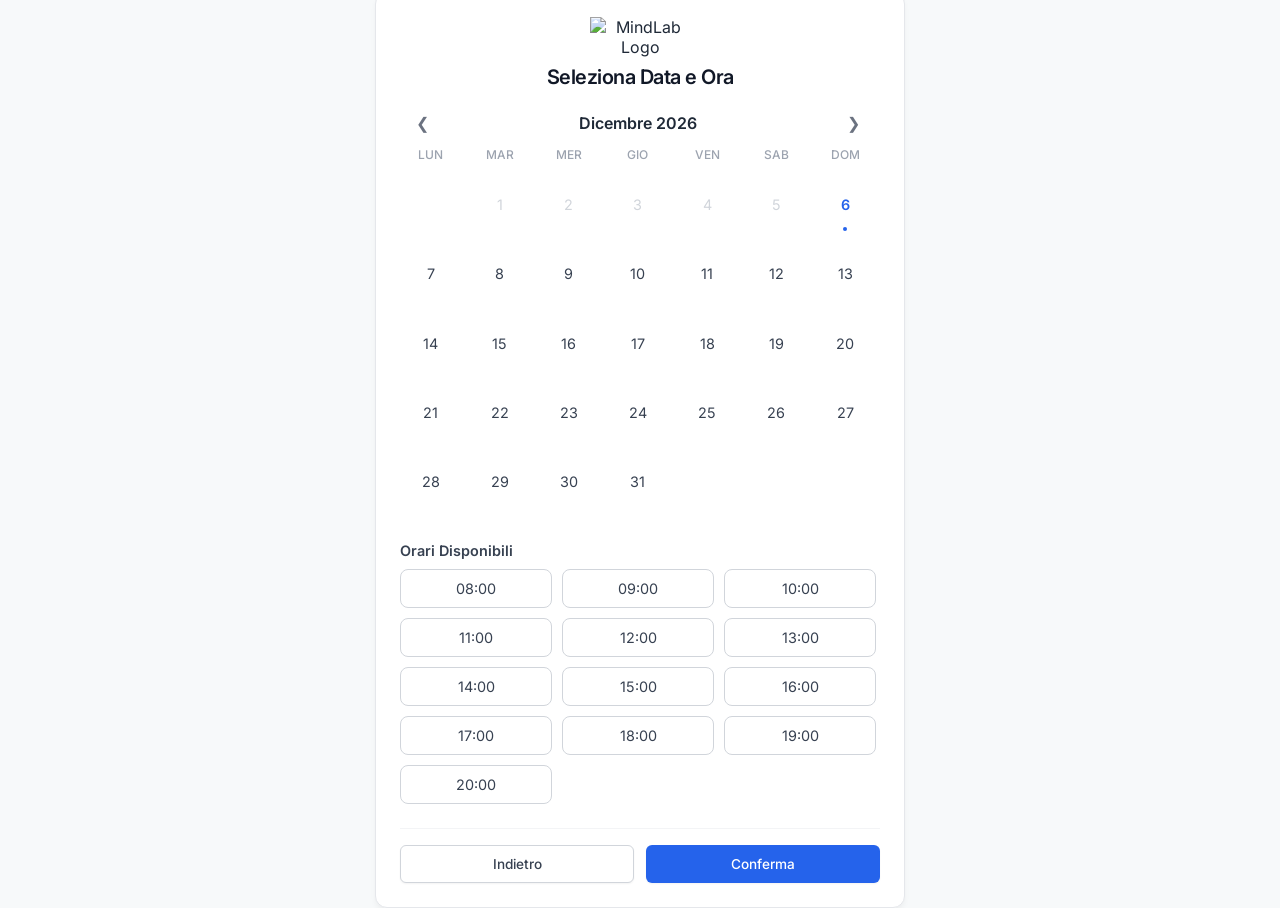
==== FILE HTML/calendario_prenota.html @ 02c6c6a9 "Initial commit - salvataggio tutti file html" ====
<!DOCTYPE html>
<html lang="it">

<head>
    <meta charset="UTF-8">
    <meta name="viewport" content="width=device-width, initial-scale=1.0">
    <title>MindLab - Seleziona Data</title>
    <link href="https://fonts.googleapis.com/css2?family=Inter:wght@400;500;600&display=swap" rel="stylesheet">
    <style>
        body {
            display: flex;
            justify-content: center;
            align-items: center;
            height: 100vh;
            margin: 0;
            background-color: #f7f9fa;
            font-family: 'Inter', 'Segoe UI', Roboto, sans-serif;
            color: #1f2937;
            overflow: hidden;
        }

        .container {
            width: 90%;
            max-width: 480px;
            max-height: 98vh;
            background-color: #ffffff;
            padding: 24px;
            border-radius: 12px;
            border: 1px solid #e5e7eb;
            box-shadow: 0 4px 6px -1px rgba(0, 0, 0, 0.05);
            display: flex;
            flex-direction: column;
        }

        .header {
            display: flex;
            flex-direction: column;
            align-items: center;
            justify-content: center;
            margin-bottom: 20px;
            text-align: center;
            flex-shrink: 0;
        }

        .header img {
            width: 100px;
            height: auto;
            margin-bottom: 8px;
            object-fit: contain;
        }

        .header h1 {
            color: #111827;
            font-size: 1.25rem;
            font-weight: 600;
            margin: 0;
            letter-spacing: -0.025em;
        }

        /* Calendar Section */
        .calendar-wrapper {
            flex-grow: 1;
            display: flex;
            flex-direction: column;
            gap: 20px;
            overflow-y: auto;
            padding-right: 4px;
        }

        /* Custom Scrollbar */
        .calendar-wrapper::-webkit-scrollbar {
            width: 6px;
        }

        .calendar-wrapper::-webkit-scrollbar-thumb {
            background-color: #d1d5db;
            border-radius: 3px;
        }

        .month-selector {
            display: flex;
            justify-content: space-between;
            align-items: center;
            padding: 0 8px;
            margin-bottom: 10px;
        }

        .month-name {
            font-weight: 600;
            font-size: 1rem;
            text-transform: capitalize;
        }

        .nav-arrow {
            color: #6b7280;
            cursor: pointer;
            padding: 4px 8px;
            border-radius: 4px;
            user-select: none;
        }

        .nav-arrow:hover {
            background-color: #f3f4f6;
        }

        .calendar-grid {
            display: grid;
            grid-template-columns: repeat(7, 1fr);
            gap: 8px;
            text-align: center;
            margin-bottom: 10px;
        }

        .weekday {
            font-size: 0.75rem;
            color: #9ca3af;
            font-weight: 500;
            margin-bottom: 4px;
        }

        .day {
            aspect-ratio: 1;
            display: flex;
            align-items: center;
            justify-content: center;
            font-size: 0.9rem;
            border-radius: 50%;
            cursor: pointer;
            transition: all 0.2s;
            color: #374151;
            position: relative;
        }

        .day:hover:not(.empty):not(.selected):not(.disabled) {
            background-color: #f3f4f6;
            color: #111827;
        }

        .day.selected {
            background-color: #2563eb;
            color: white;
            font-weight: 600;
        }

        .day.today {
            color: #2563eb;
            font-weight: 600;
        }

        .day.today::after {
            content: '';
            position: absolute;
            bottom: 4px;
            width: 4px;
            height: 4px;
            background-color: #2563eb;
            border-radius: 50%;
        }

        .day.selected.today {
            color: white;
        }

        .day.selected.today::after {
            background-color: white;
        }

        .day.empty {
            cursor: default;
        }

        .day.disabled {
            color: #d1d5db;
            cursor: not-allowed;
        }

        /* Time Slots Section */
        .time-section {
            display: flex;
            flex-direction: column;
            gap: 10px;
        }

        .section-title {
            font-size: 0.9rem;
            font-weight: 600;
            color: #374151;
        }

        .time-grid {
            display: grid;
            grid-template-columns: repeat(3, 1fr);
            /* 3 columns for cleaner look */
            gap: 10px;
        }

        .time-slot {
            padding: 10px;
            border: 1px solid #d1d5db;
            border-radius: 8px;
            background: white;
            text-align: center;
            font-size: 0.9rem;
            color: #374151;
            cursor: pointer;
            transition: all 0.2s;
        }

        .time-slot:hover {
            border-color: #2563eb;
            color: #2563eb;
        }

        .time-slot.selected {
            background-color: #eff6ff;
            border-color: #2563eb;
            color: #2563eb;
            font-weight: 600;
        }

        /* Footer */
        .buttons {
            display: flex;
            justify-content: space-between;
            gap: 12px;
            margin-top: 24px;
            padding-top: 16px;
            border-top: 1px solid #f3f4f6;
            flex-shrink: 0;
        }

        .btn {
            display: inline-flex;
            align-items: center;
            justify-content: center;
            padding: 10px 16px;
            font-size: 0.85em;
            font-weight: 500;
            text-decoration: none;
            border-radius: 6px;
            cursor: pointer;
            width: 100%;
            transition: all 0.2s ease;
            box-shadow: 0 1px 2px 0 rgba(0, 0, 0, 0.05);
        }

        .btn-cancel {
            background-color: #ffffff;
            color: #374151;
            border: 1px solid #d1d5db;
        }

        .btn-cancel:hover {
            background-color: #f9fafb;
            color: #111827;
            border-color: #9ca3af;
        }

        .btn-submit {
            background-color: #2563eb;
            color: #ffffff;
            border: 1px solid transparent;
        }

        .btn-submit:hover {
            background-color: #1d4ed8;
        }
    </style>
</head>

<body>
    <div class="container">
        <!-- Header -->
        <div class="header">
            <img src="http://mypartyacfslove.altervista.org/logo_ML.png" alt="MindLab Logo">
            <h1>Seleziona Data e Ora</h1>
        </div>

        <!-- Main Content -->
        <div class="calendar-wrapper">

            <!-- Calendar Component -->
            <div id="calendar-component">
                <div class="month-selector">
                    <span class="nav-arrow" id="prev-month">&#10094;</span>
                    <span class="month-name" id="current-month-display"></span>
                    <span class="nav-arrow" id="next-month">&#10095;</span>
                </div>

                <div class="calendar-grid" id="calendar-grid">
                    <!-- Javascript will populate this -->
                </div>
            </div>

            <!-- Time Selection -->
            <div class="time-section">
                <div class="section-title">Orari Disponibili</div>
                <div class="time-grid" id="time-grid">
                    <!-- Javascript will populate this -->
                </div>
            </div>
        </div>

        <!-- Footer Buttons -->
        <div class="buttons">
            <a href="prenotazione_visita.html" class="btn btn-cancel">Indietro</a>
            <a href="#" class="btn btn-submit" id="confirm-btn">Conferma</a>
        </div>
    </div>

    <script>
        // Calendar Logic
        const calendarGrid = document.getElementById('calendar-grid');
        const monthDisplay = document.getElementById('current-month-display');
        const timeGrid = document.getElementById('time-grid');
        const prevMonthBtn = document.getElementById('prev-month');
        const nextMonthBtn = document.getElementById('next-month');

        let currentDate = new Date();
        let selectedDate = null;
        let selectedTime = null;

        const weekDays = ['LUN', 'MAR', 'MER', 'GIO', 'VEN', 'SAB', 'DOM'];
        const months = ['Gennaio', 'Febbraio', 'Marzo', 'Aprile', 'Maggio', 'Giugno', 'Luglio', 'Agosto', 'Settembre', 'Ottobre', 'Novembre', 'Dicembre'];

        function initCalendar() {
            renderHeader();
            renderDays();
            renderTimeSlots();
        }

        function renderHeader() {
            monthDisplay.textContent = `${months[currentDate.getMonth()]} ${currentDate.getFullYear()}`;
        }

        function renderDays() {
            calendarGrid.innerHTML = '';

            // Add Day Headers
            weekDays.forEach(day => {
                const dayEl = document.createElement('div');
                dayEl.classList.add('weekday');
                dayEl.textContent = day;
                calendarGrid.appendChild(dayEl);
            });

            const year = currentDate.getFullYear();
            const month = currentDate.getMonth();

            // First day of month. 0 is Sunday, so we adjust to make Monday 0
            let firstDayIndex = new Date(year, month, 1).getDay();
            firstDayIndex = firstDayIndex === 0 ? 6 : firstDayIndex - 1;

            const daysInMonth = new Date(year, month + 1, 0).getDate();
            const today = new Date();

            // Empty slots for previous month
            for (let i = 0; i < firstDayIndex; i++) {
                const emptyCell = document.createElement('div');
                emptyCell.classList.add('day', 'empty');
                calendarGrid.appendChild(emptyCell);
            }

            // Days
            for (let i = 1; i <= daysInMonth; i++) {
                const dayEl = document.createElement('div');
                dayEl.classList.add('day');
                dayEl.textContent = i;

                // Helper to check same day
                const checkDate = new Date(year, month, i);

                // Past dates check
                const todayZero = new Date(today.getFullYear(), today.getMonth(), today.getDate());
                if (checkDate < todayZero) {
                    dayEl.classList.add('disabled');
                } else {
                    dayEl.addEventListener('click', () => selectDay(i));
                }

                // Is Today?
                if (i === today.getDate() && month === today.getMonth() && year === today.getFullYear()) {
                    dayEl.classList.add('today');
                }

                // Is Selected?
                if (selectedDate &&
                    selectedDate.getDate() === i &&
                    selectedDate.getMonth() === month &&
                    selectedDate.getFullYear() === year) {
                    dayEl.classList.add('selected');
                }

                calendarGrid.appendChild(dayEl);
            }
        }

        function selectDay(day) {
            selectedDate = new Date(currentDate.getFullYear(), currentDate.getMonth(), day);
            renderDays();
            // Reset time selection when changing day (optional logic)
            selectedTime = null;
            renderTimeSlots();
        }

        function renderTimeSlots() {
            timeGrid.innerHTML = '';

            const startHour = 8;
            const endHour = 20;

            for (let h = startHour; h <= endHour; h++) {
                // Format hour like 08:00
                const hourString = h.toString().padStart(2, '0') + ':00';

                const timeEl = document.createElement('div');
                timeEl.classList.add('time-slot');
                timeEl.textContent = hourString;

                if (selectedTime === hourString) {
                    timeEl.classList.add('selected');
                }

                // Visual feedback only if a day is selected (optional UX choice, making it cleaner)
                if (selectedDate) {
                    timeEl.addEventListener('click', () => {
                        selectedTime = hourString;
                        renderTimeSlots();
                    });
                } else {
                    // Make it look disabled if no day selected? 
                    // For simplicity, let's allow selection but maybe we should enforce day first.
                    // For now, let's just allow it for fluid UX.
                    timeEl.addEventListener('click', () => {
                        selectedTime = hourString;
                        renderTimeSlots();
                    });
                }

                timeGrid.appendChild(timeEl);
            }
        }

        // Navigation Events
        prevMonthBtn.addEventListener('click', () => {
            currentDate.setMonth(currentDate.getMonth() - 1);
            renderHeader();
            renderDays();
        });

        nextMonthBtn.addEventListener('click', () => {
            currentDate.setMonth(currentDate.getMonth() + 1);
            renderHeader();
            renderDays();
        });

        // Initialize
        initCalendar();

    </script>
</body>

</html>
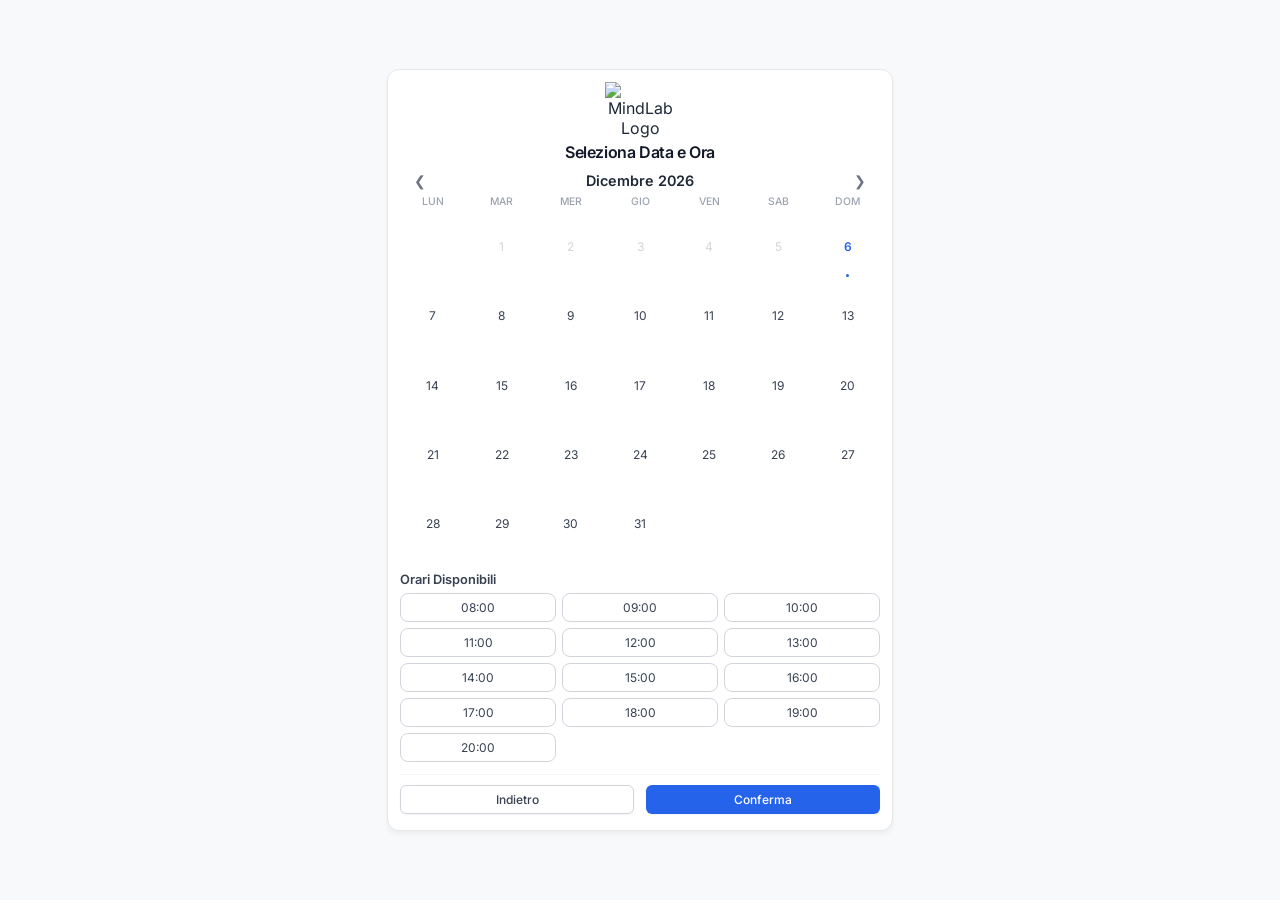
==== commit ade1352b: "Introduzione dell'entrypoint del sito e della dashboard. Questo è un salvataggio dei file. Il file e" ====
--- a/FILE HTML/calendario_prenota.html
+++ b/FILE HTML/calendario_prenota.html
@@ -16,15 +16,21 @@
             background-color: #f7f9fa;
             font-family: 'Inter', 'Segoe UI', Roboto, sans-serif;
             color: #1f2937;
-            overflow: hidden;
-        }
-
+            /* nessun overflow nascosto, ma il contenuto non supererà la viewport */
+        }
+
+        /* ============================================================
+           Contenitore principale: compattato per evitare scroll
+           - max-height: 100vh, overflow: hidden (nessuno scroll)
+           - padding ridotto
+           ============================================================ */
         .container {
             width: 90%;
             max-width: 480px;
-            max-height: 98vh;
+            max-height: 100vh;
+            overflow: hidden;           /* impedisce scroll interni */
             background-color: #ffffff;
-            padding: 24px;
+            padding: 12px 12px 16px;    /* ridotto ulteriormente */
             border-radius: 12px;
             border: 1px solid #e5e7eb;
             box-shadow: 0 4px 6px -1px rgba(0, 0, 0, 0.05);
@@ -37,21 +43,21 @@
             flex-direction: column;
             align-items: center;
             justify-content: center;
-            margin-bottom: 20px;
+            margin-bottom: 8px;          /* ridotto */
             text-align: center;
             flex-shrink: 0;
         }
 
         .header img {
-            width: 100px;
+            width: 70px;                /* ridotto */
             height: auto;
-            margin-bottom: 8px;
+            margin-bottom: 4px;          /* ridotto */
             object-fit: contain;
         }
 
         .header h1 {
             color: #111827;
-            font-size: 1.25rem;
+            font-size: 1rem;            /* ridotto */
             font-weight: 600;
             margin: 0;
             letter-spacing: -0.025em;
@@ -62,19 +68,8 @@
             flex-grow: 1;
             display: flex;
             flex-direction: column;
-            gap: 20px;
-            overflow-y: auto;
-            padding-right: 4px;
-        }
-
-        /* Custom Scrollbar */
-        .calendar-wrapper::-webkit-scrollbar {
-            width: 6px;
-        }
-
-        .calendar-wrapper::-webkit-scrollbar-thumb {
-            background-color: #d1d5db;
-            border-radius: 3px;
+            gap: 12px;                  /* ridotto */
+            /* overflow e padding rimossi */
         }
 
         .month-selector {
@@ -82,19 +77,19 @@
             justify-content: space-between;
             align-items: center;
             padding: 0 8px;
-            margin-bottom: 10px;
+            margin-bottom: 4px;          /* ridotto */
+            font-size: 0.9rem;           /* ridotto */
         }
 
         .month-name {
             font-weight: 600;
-            font-size: 1rem;
             text-transform: capitalize;
         }
 
         .nav-arrow {
             color: #6b7280;
             cursor: pointer;
-            padding: 4px 8px;
+            padding: 2px 6px;           /* ridotto */
             border-radius: 4px;
             user-select: none;
         }
@@ -106,16 +101,16 @@
         .calendar-grid {
             display: grid;
             grid-template-columns: repeat(7, 1fr);
-            gap: 8px;
+            gap: 4px;                   /* ridotto */
             text-align: center;
-            margin-bottom: 10px;
+            margin-bottom: 4px;          /* ridotto */
         }
 
         .weekday {
-            font-size: 0.75rem;
+            font-size: 0.65rem;          /* ridotto */
             color: #9ca3af;
             font-weight: 500;
-            margin-bottom: 4px;
+            margin-bottom: 2px;
         }
 
         .day {
@@ -123,7 +118,7 @@
             display: flex;
             align-items: center;
             justify-content: center;
-            font-size: 0.9rem;
+            font-size: 0.75rem;          /* ridotto */
             border-radius: 50%;
             cursor: pointer;
             transition: all 0.2s;
@@ -150,9 +145,9 @@
         .day.today::after {
             content: '';
             position: absolute;
-            bottom: 4px;
-            width: 4px;
-            height: 4px;
+            bottom: 2px;                /* ridotto */
+            width: 3px;
+            height: 3px;
             background-color: #2563eb;
             border-radius: 50%;
         }
@@ -178,11 +173,11 @@
         .time-section {
             display: flex;
             flex-direction: column;
-            gap: 10px;
+            gap: 6px;                   /* ridotto */
         }
 
         .section-title {
-            font-size: 0.9rem;
+            font-size: 0.8rem;           /* ridotto */
             font-weight: 600;
             color: #374151;
         }
@@ -190,17 +185,16 @@
         .time-grid {
             display: grid;
             grid-template-columns: repeat(3, 1fr);
-            /* 3 columns for cleaner look */
-            gap: 10px;
+            gap: 6px;                   /* ridotto */
         }
 
         .time-slot {
-            padding: 10px;
+            padding: 6px 4px;           /* ridotto */
             border: 1px solid #d1d5db;
             border-radius: 8px;
             background: white;
             text-align: center;
-            font-size: 0.9rem;
+            font-size: 0.75rem;          /* ridotto */
             color: #374151;
             cursor: pointer;
             transition: all 0.2s;
@@ -223,8 +217,8 @@
             display: flex;
             justify-content: space-between;
             gap: 12px;
-            margin-top: 24px;
-            padding-top: 16px;
+            margin-top: 12px;           /* ridotto */
+            padding-top: 10px;          /* ridotto */
             border-top: 1px solid #f3f4f6;
             flex-shrink: 0;
         }
@@ -233,8 +227,8 @@
             display: inline-flex;
             align-items: center;
             justify-content: center;
-            padding: 10px 16px;
-            font-size: 0.85em;
+            padding: 6px 10px;          /* ridotto */
+            font-size: 0.75rem;          /* ridotto */
             font-weight: 500;
             text-decoration: none;
             border-radius: 6px;
@@ -264,6 +258,97 @@
 
         .btn-submit:hover {
             background-color: #1d4ed8;
+        }
+
+        /* ============================================================
+           Media query per schermi con altezza limitata (es. smartphone)
+           Comprimi ulteriormente per evitare qualsiasi scroll
+           ============================================================ */
+        @media (max-height: 700px) {
+            .container {
+                padding: 8px 8px 12px;
+            }
+            .header img {
+                width: 60px;
+                margin-bottom: 2px;
+            }
+            .header h1 {
+                font-size: 0.9rem;
+            }
+            .header {
+                margin-bottom: 4px;
+            }
+            .calendar-wrapper {
+                gap: 8px;
+            }
+            .month-selector {
+                font-size: 0.8rem;
+                margin-bottom: 2px;
+            }
+            .calendar-grid {
+                gap: 2px;
+                margin-bottom: 2px;
+            }
+            .weekday {
+                font-size: 0.55rem;
+            }
+            .day {
+                font-size: 0.65rem;
+            }
+            .day.today::after {
+                bottom: 1px;
+                width: 2px;
+                height: 2px;
+            }
+            .time-section {
+                gap: 4px;
+            }
+            .section-title {
+                font-size: 0.7rem;
+            }
+            .time-grid {
+                gap: 4px;
+            }
+            .time-slot {
+                padding: 4px 2px;
+                font-size: 0.65rem;
+            }
+            .buttons {
+                margin-top: 8px;
+                padding-top: 6px;
+                gap: 8px;
+            }
+            .btn {
+                padding: 4px 6px;
+                font-size: 0.65rem;
+            }
+        }
+
+        /* Per schermi molto piccoli in altezza (es. 600px) */
+        @media (max-height: 600px) {
+            .container {
+                padding: 6px 6px 10px;
+            }
+            .header img {
+                width: 50px;
+            }
+            .header h1 {
+                font-size: 0.8rem;
+            }
+            .calendar-grid {
+                gap: 1px;
+            }
+            .day {
+                font-size: 0.6rem;
+            }
+            .time-slot {
+                padding: 3px 2px;
+                font-size: 0.6rem;
+            }
+            .btn {
+                padding: 3px 4px;
+                font-size: 0.6rem;
+            }
         }
     </style>
 </head>
@@ -428,7 +513,7 @@
                         renderTimeSlots();
                     });
                 } else {
-                    // Make it look disabled if no day selected? 
+                    // Make it look disabled if no day selected?
                     // For simplicity, let's allow selection but maybe we should enforce day first.
                     // For now, let's just allow it for fluid UX.
                     timeEl.addEventListener('click', () => {
@@ -456,8 +541,7 @@
 
         // Initialize
         initCalendar();
-
     </script>
 </body>
 
-</html>+</html>
